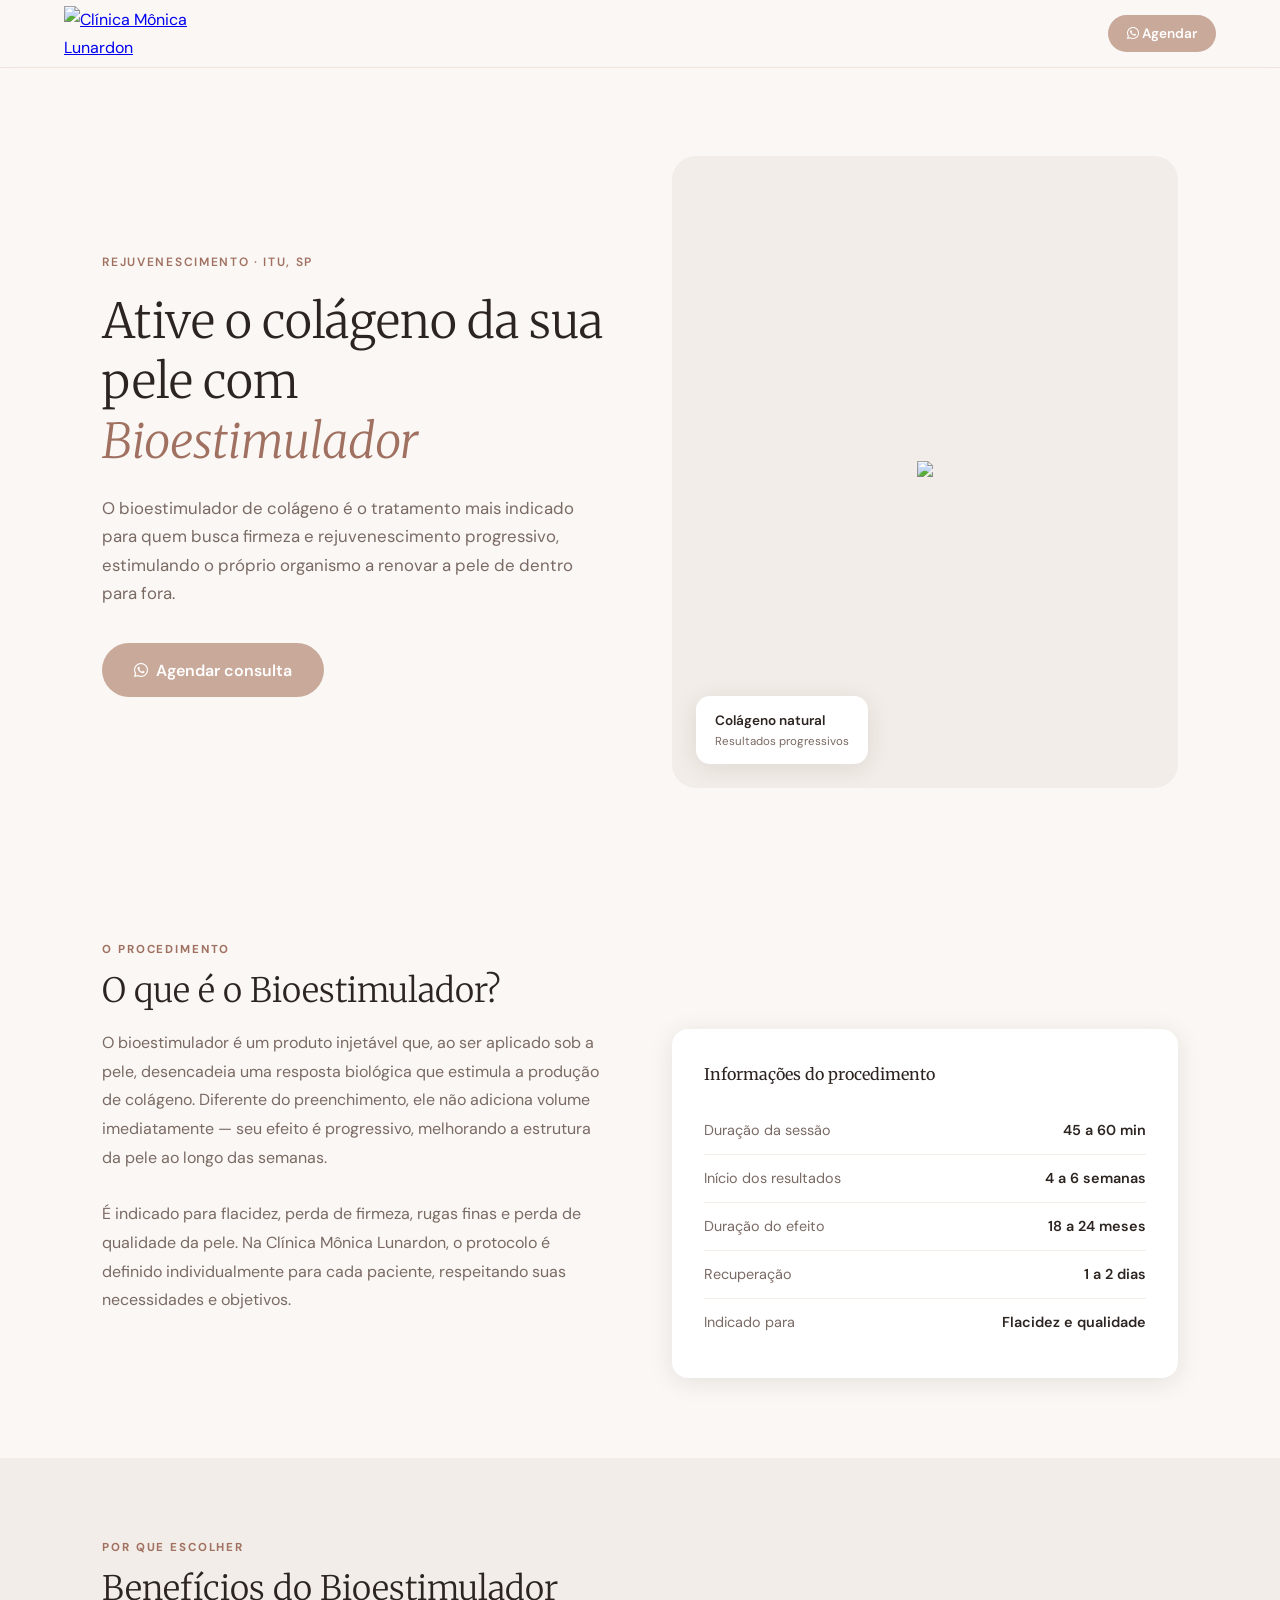
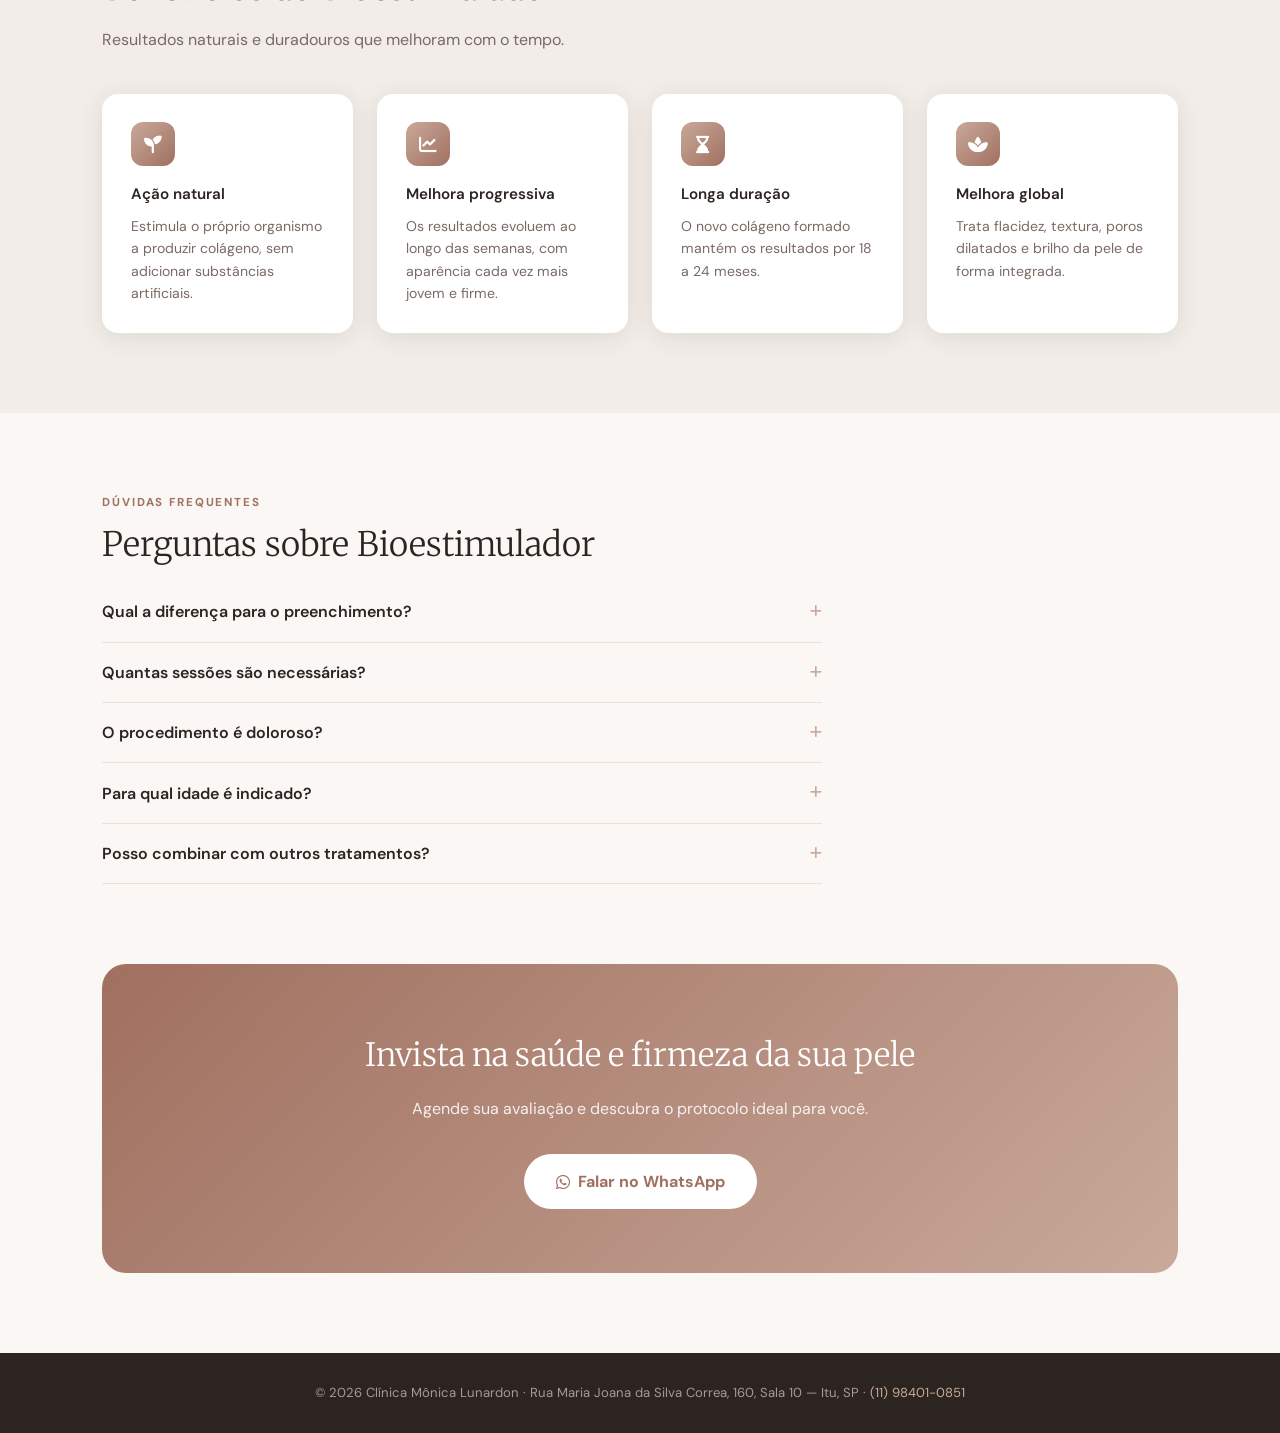
==== bioestimulador.html @ 754e0ce3 "Add files via upload" ====
<!DOCTYPE html>
<html lang="pt-BR">
<head>
  <meta charset="UTF-8">
  <meta name="viewport" content="width=device-width, initial-scale=1.0">
  <meta name="description" content="Bioestimulador de colágeno em Itu - SP. Firmeza e rejuvenescimento progressivo com estimulação natural. Clínica Mônica Lunardon.">
  <title>Bioestimulador em Itu | Clínica Mônica Lunardon</title>
  <link rel="preconnect" href="https://fonts.googleapis.com">
  <link rel="preconnect" href="https://fonts.gstatic.com" crossorigin>
  <link href="https://fonts.googleapis.com/css2?family=DM+Sans:ital,opsz,wght@0,9..40,100..1000;1,9..40,100..1000&family=Merriweather:ital,opsz,wght@0,18..144,300..900;1,18..144,300..900&display=swap" rel="stylesheet">
  <link rel="stylesheet" href="https://cdnjs.cloudflare.com/ajax/libs/font-awesome/6.5.1/css/all.min.css">
  <style>
    *, *::before, *::after { box-sizing: border-box; margin: 0; padding: 0; }
    :root {
      --cream: #FAF7F4; --warm: #F2EDE8; --rose: #C9A99A; --rose-dk: #A07060;
      --text: #2C2420; --muted: #7A6A64; --white: #FFFFFF;
      --shadow: 0 4px 24px rgba(44,36,32,0.10);
    }
    html { scroll-behavior: smooth; }
    body { font-family: 'DM Sans', sans-serif; background: var(--cream); color: var(--text); line-height: 1.7; }
    nav { position: sticky; top: 0; z-index: 100; background: rgba(250,247,244,0.92); backdrop-filter: blur(8px); padding: 0 5vw; display: flex; align-items: center; justify-content: space-between; height: 68px; border-bottom: 1px solid rgba(201,169,154,0.25); }
    nav .brand { font-family: 'Merriweather', serif; font-size: 1rem; font-weight: 300; letter-spacing: 0.04em; color: var(--text); text-decoration: none; }
    nav .cta-nav { background: var(--rose); color: var(--white); padding: 0.45rem 1.2rem; border-radius: 50px; font-size: 0.85rem; font-weight: 600; text-decoration: none; transition: background 0.2s; }
    nav .cta-nav:hover { background: var(--rose-dk); }
    .hero { min-height: 88vh; display: grid; grid-template-columns: 1fr 1fr; align-items: center; gap: 4rem; padding: 6rem 8vw 4rem; }
    .hero-eyebrow { display: inline-block; font-size: 0.75rem; font-weight: 600; letter-spacing: 0.14em; text-transform: uppercase; color: var(--rose-dk); margin-bottom: 1.2rem; }
    .hero h1 { font-family: 'Merriweather', serif; font-size: clamp(2rem, 4vw, 3rem); font-weight: 300; line-height: 1.25; margin-bottom: 1.4rem; }
    .hero h1 em { font-style: italic; color: var(--rose-dk); }
    .hero p { font-size: 1.05rem; color: var(--muted); max-width: 42ch; margin-bottom: 2.2rem; }
    .btn-primary { display: inline-flex; align-items: center; gap: 0.5rem; background: var(--rose); color: var(--white); padding: 0.85rem 2rem; border-radius: 50px; font-size: 1rem; font-weight: 600; text-decoration: none; transition: background 0.2s, transform 0.15s; }
    .btn-primary:hover { background: var(--rose-dk); transform: translateY(-1px); }
    .hero-visual { background: var(--warm); border-radius: 24px; aspect-ratio: 4/5; display: flex; align-items: center; justify-content: center; overflow: hidden; position: relative; }
    .hero-badge { position: absolute; bottom: 1.5rem; left: 1.5rem; background: var(--white); border-radius: 14px; padding: 0.8rem 1.2rem; box-shadow: var(--shadow); font-size: 0.85rem; font-weight: 600; color: var(--text); }
    .hero-badge span { display: block; font-size: 0.72rem; font-weight: 400; color: var(--muted); }
    section { padding: 5rem 8vw; }
    section:nth-child(even) { background: var(--warm); }
    .section-label { font-size: 0.72rem; font-weight: 700; letter-spacing: 0.16em; text-transform: uppercase; color: var(--rose-dk); margin-bottom: 0.6rem; }
    .section-title { font-family: 'Merriweather', serif; font-size: clamp(1.5rem, 3vw, 2.1rem); font-weight: 300; line-height: 1.3; margin-bottom: 1rem; }
    .section-sub { color: var(--muted); max-width: 56ch; margin-bottom: 2.5rem; font-size: 1rem; }
    .desc-grid { display: grid; grid-template-columns: 1fr 1fr; gap: 4rem; align-items: start; }
    .desc-grid p { color: var(--muted); font-size: 1rem; line-height: 1.8; }
    .desc-detail { background: var(--white); border-radius: 16px; padding: 2rem; box-shadow: var(--shadow); }
    .desc-detail h3 { font-family: 'Merriweather', serif; font-size: 1rem; font-weight: 400; margin-bottom: 1.2rem; color: var(--text); }
    .detail-row { display: flex; justify-content: space-between; padding: 0.7rem 0; border-bottom: 1px solid var(--warm); font-size: 0.9rem; }
    .detail-row:last-child { border-bottom: none; }
    .detail-row .label { color: var(--muted); }
    .detail-row .value { font-weight: 600; color: var(--text); }
    .benefits-grid { display: grid; grid-template-columns: repeat(auto-fit, minmax(220px, 1fr)); gap: 1.5rem; }
    .benefit-card { background: var(--white); border-radius: 16px; padding: 1.8rem; box-shadow: var(--shadow); transition: transform 0.2s; }
    .benefit-card:hover { transform: translateY(-3px); }
    .benefit-icon { width: 44px; height: 44px; border-radius: 12px; background: linear-gradient(135deg, var(--rose), var(--rose-dk)); display: flex; align-items: center; justify-content: center; margin-bottom: 1rem; font-size: 1.1rem; color: var(--white); }
    .benefit-card h4 { font-size: 0.95rem; font-weight: 600; margin-bottom: 0.4rem; }
    .benefit-card p { font-size: 0.88rem; color: var(--muted); line-height: 1.6; }
    .faq-list { max-width: 720px; }
    .faq-item { border-bottom: 1px solid rgba(201,169,154,0.3); padding: 1.2rem 0; }
    .faq-question { width: 100%; background: none; border: none; cursor: pointer; display: flex; justify-content: space-between; align-items: center; font-family: 'DM Sans', sans-serif; font-size: 1rem; font-weight: 600; color: var(--text); text-align: left; padding: 0; }
    .faq-question i { color: var(--rose); font-size: 0.85rem; transition: transform 0.2s; }
    .faq-question.open i { transform: rotate(45deg); }
    .faq-answer { max-height: 0; overflow: hidden; transition: max-height 0.3s ease; font-size: 0.95rem; color: var(--muted); line-height: 1.7; }
    .faq-answer.open { max-height: 300px; padding-top: 0.8rem; }
    .cta-section { background: linear-gradient(135deg, var(--rose-dk), var(--rose)); color: var(--white); text-align: center; border-radius: 24px; padding: 4rem 2rem; margin: 0 8vw 5rem; }
    .cta-section h2 { font-family: 'Merriweather', serif; font-size: clamp(1.5rem, 3vw, 2rem); font-weight: 300; margin-bottom: 0.8rem; }
    .cta-section p { opacity: 0.88; margin-bottom: 2rem; font-size: 1rem; }
    .btn-white { display: inline-flex; align-items: center; gap: 0.5rem; background: var(--white); color: var(--rose-dk); padding: 0.85rem 2rem; border-radius: 50px; font-size: 1rem; font-weight: 700; text-decoration: none; transition: transform 0.15s; }
    .btn-white:hover { transform: translateY(-2px); }
    footer { background: var(--text); color: rgba(255,255,255,0.55); text-align: center; padding: 1.8rem; font-size: 0.82rem; }
    footer a { color: var(--rose); text-decoration: none; }
    nav a:first-child img { width: 180px; display: block; }
    @media (max-width: 768px) {
      .hero { grid-template-columns: 1fr; padding: 4rem 5vw 3rem; gap: 2.5rem; min-height: auto; }
      .hero-visual { aspect-ratio: 16/9; }
      .desc-grid { grid-template-columns: 1fr; gap: 2rem; }
      section { padding: 3.5rem 5vw; }
      .cta-section { margin: 0 5vw 3.5rem; }
    }
  </style>
</head>
<body>
<nav>
  <a href="index.html"><img src="assets/logo/logo.png" alt="Clínica Mônica Lunardon"></a>
  <a href="https://api.whatsapp.com/send?phone=5511984010851" class="cta-nav" target="_blank"><i class="fa-brands fa-whatsapp"></i> Agendar</a>
</nav>

<section class="hero" style="background: var(--cream); padding-top: 5rem;">
  <div>
    <span class="hero-eyebrow">Rejuvenescimento · Itu, SP</span>
    <h1>Ative o colágeno da sua pele com <em>Bioestimulador</em></h1>
    <p>O bioestimulador de colágeno é o tratamento mais indicado para quem busca firmeza e rejuvenescimento progressivo, estimulando o próprio organismo a renovar a pele de dentro para fora.</p>
    <a href="https://api.whatsapp.com/send?phone=5511984010851&text=Olá! Gostaria de agendar uma consulta para Bioestimulador." class="btn-primary" target="_blank"><i class="fa-brands fa-whatsapp"></i> Agendar consulta</a>
  </div>
  <div class="hero-visual">
    <div style="text-align:center; color: var(--muted); font-size: 0.9rem; padding: 2rem;"><img src="assets/img/bio.jpeg"></div>
    <div class="hero-badge">Colágeno natural<span>Resultados progressivos</span></div>
  </div>
</section>

<section>
  <div class="section-label">O procedimento</div>
  <h2 class="section-title">O que é o Bioestimulador?</h2>
  <div class="desc-grid">
    <div>
      <p>O bioestimulador é um produto injetável que, ao ser aplicado sob a pele, desencadeia uma resposta biológica que estimula a produção de colágeno. Diferente do preenchimento, ele não adiciona volume imediatamente — seu efeito é progressivo, melhorando a estrutura da pele ao longo das semanas.</p>
      <br>
      <p>É indicado para flacidez, perda de firmeza, rugas finas e perda de qualidade da pele. Na Clínica Mônica Lunardon, o protocolo é definido individualmente para cada paciente, respeitando suas necessidades e objetivos.</p>
    </div>
    <div class="desc-detail">
      <h3>Informações do procedimento</h3>
      <div class="detail-row"><span class="label">Duração da sessão</span><span class="value">45 a 60 min</span></div>
      <div class="detail-row"><span class="label">Início dos resultados</span><span class="value">4 a 6 semanas</span></div>
      <div class="detail-row"><span class="label">Duração do efeito</span><span class="value">18 a 24 meses</span></div>
      <div class="detail-row"><span class="label">Recuperação</span><span class="value">1 a 2 dias</span></div>
      <div class="detail-row"><span class="label">Indicado para</span><span class="value">Flacidez e qualidade</span></div>
    </div>
  </div>
</section>

<section>
  <div class="section-label">Por que escolher</div>
  <h2 class="section-title">Benefícios do Bioestimulador</h2>
  <p class="section-sub">Resultados naturais e duradouros que melhoram com o tempo.</p>
  <div class="benefits-grid">
    <div class="benefit-card"><div class="benefit-icon"><i class="fa-solid fa-seedling"></i></div><h4>Ação natural</h4><p>Estimula o próprio organismo a produzir colágeno, sem adicionar substâncias artificiais.</p></div>
    <div class="benefit-card"><div class="benefit-icon"><i class="fa-solid fa-chart-line"></i></div><h4>Melhora progressiva</h4><p>Os resultados evoluem ao longo das semanas, com aparência cada vez mais jovem e firme.</p></div>
    <div class="benefit-card"><div class="benefit-icon"><i class="fa-solid fa-hourglass-end"></i></div><h4>Longa duração</h4><p>O novo colágeno formado mantém os resultados por 18 a 24 meses.</p></div>
    <div class="benefit-card"><div class="benefit-icon"><i class="fa-solid fa-spa"></i></div><h4>Melhora global</h4><p>Trata flacidez, textura, poros dilatados e brilho da pele de forma integrada.</p></div>
  </div>
</section>

<section>
  <div class="section-label">Dúvidas frequentes</div>
  <h2 class="section-title">Perguntas sobre Bioestimulador</h2>
  <div class="faq-list">
    <div class="faq-item"><button class="faq-question" onclick="toggleFaq(this)">Qual a diferença para o preenchimento? <i class="fa-solid fa-plus"></i></button><div class="faq-answer">O preenchimento adiciona volume imediatamente com ácido hialurônico. O bioestimulador age de forma progressiva, estimulando a produção de colágeno. Muitas vezes são usados em conjunto.</div></div>
    <div class="faq-item"><button class="faq-question" onclick="toggleFaq(this)">Quantas sessões são necessárias? <i class="fa-solid fa-plus"></i></button><div class="faq-answer">Em geral, de 1 a 3 sessões, dependendo da área tratada e do grau de flacidez. A Dra. Mônica avalia e define o protocolo ideal em consulta.</div></div>
    <div class="faq-item"><button class="faq-question" onclick="toggleFaq(this)">O procedimento é doloroso? <i class="fa-solid fa-plus"></i></button><div class="faq-answer">O desconforto é tolerável. Pode-se aplicar creme anestésico antes para maior conforto. Após a sessão, é comum pequeno edema que se resolve em 1 a 2 dias.</div></div>
    <div class="faq-item"><button class="faq-question" onclick="toggleFaq(this)">Para qual idade é indicado? <i class="fa-solid fa-plus"></i></button><div class="faq-answer">É indicado principalmente a partir dos 30 anos, quando a produção natural de colágeno começa a diminuir. Também pode ser usado de forma preventiva por pacientes mais jovens.</div></div>
    <div class="faq-item"><button class="faq-question" onclick="toggleFaq(this)">Posso combinar com outros tratamentos? <i class="fa-solid fa-plus"></i></button><div class="faq-answer">Sim. O bioestimulador combina muito bem com toxina botulínica, preenchimento e fios de PDO para um resultado de rejuvenescimento mais completo.</div></div>
  </div>
</section>

<div class="cta-section">
  <h2>Invista na saúde e firmeza da sua pele</h2>
  <p>Agende sua avaliação e descubra o protocolo ideal para você.</p>
  <a href="https://api.whatsapp.com/send?phone=5511984010851&text=Olá! Gostaria de agendar uma consulta para Bioestimulador." class="btn-white" target="_blank"><i class="fa-brands fa-whatsapp"></i> Falar no WhatsApp</a>
</div>

<footer><p>© 2026 Clínica Mônica Lunardon · Rua Maria Joana da Silva Correa, 160, Sala 10 — Itu, SP · <a href="https://api.whatsapp.com/send?phone=5511984010851">(11) 98401-0851</a></p></footer>
<script>function toggleFaq(btn){const answer=btn.nextElementSibling;const isOpen=answer.classList.contains('open');document.querySelectorAll('.faq-answer').forEach(a=>a.classList.remove('open'));document.querySelectorAll('.faq-question').forEach(b=>b.classList.remove('open'));if(!isOpen){answer.classList.add('open');btn.classList.add('open');}}</script>
</body>
</html>
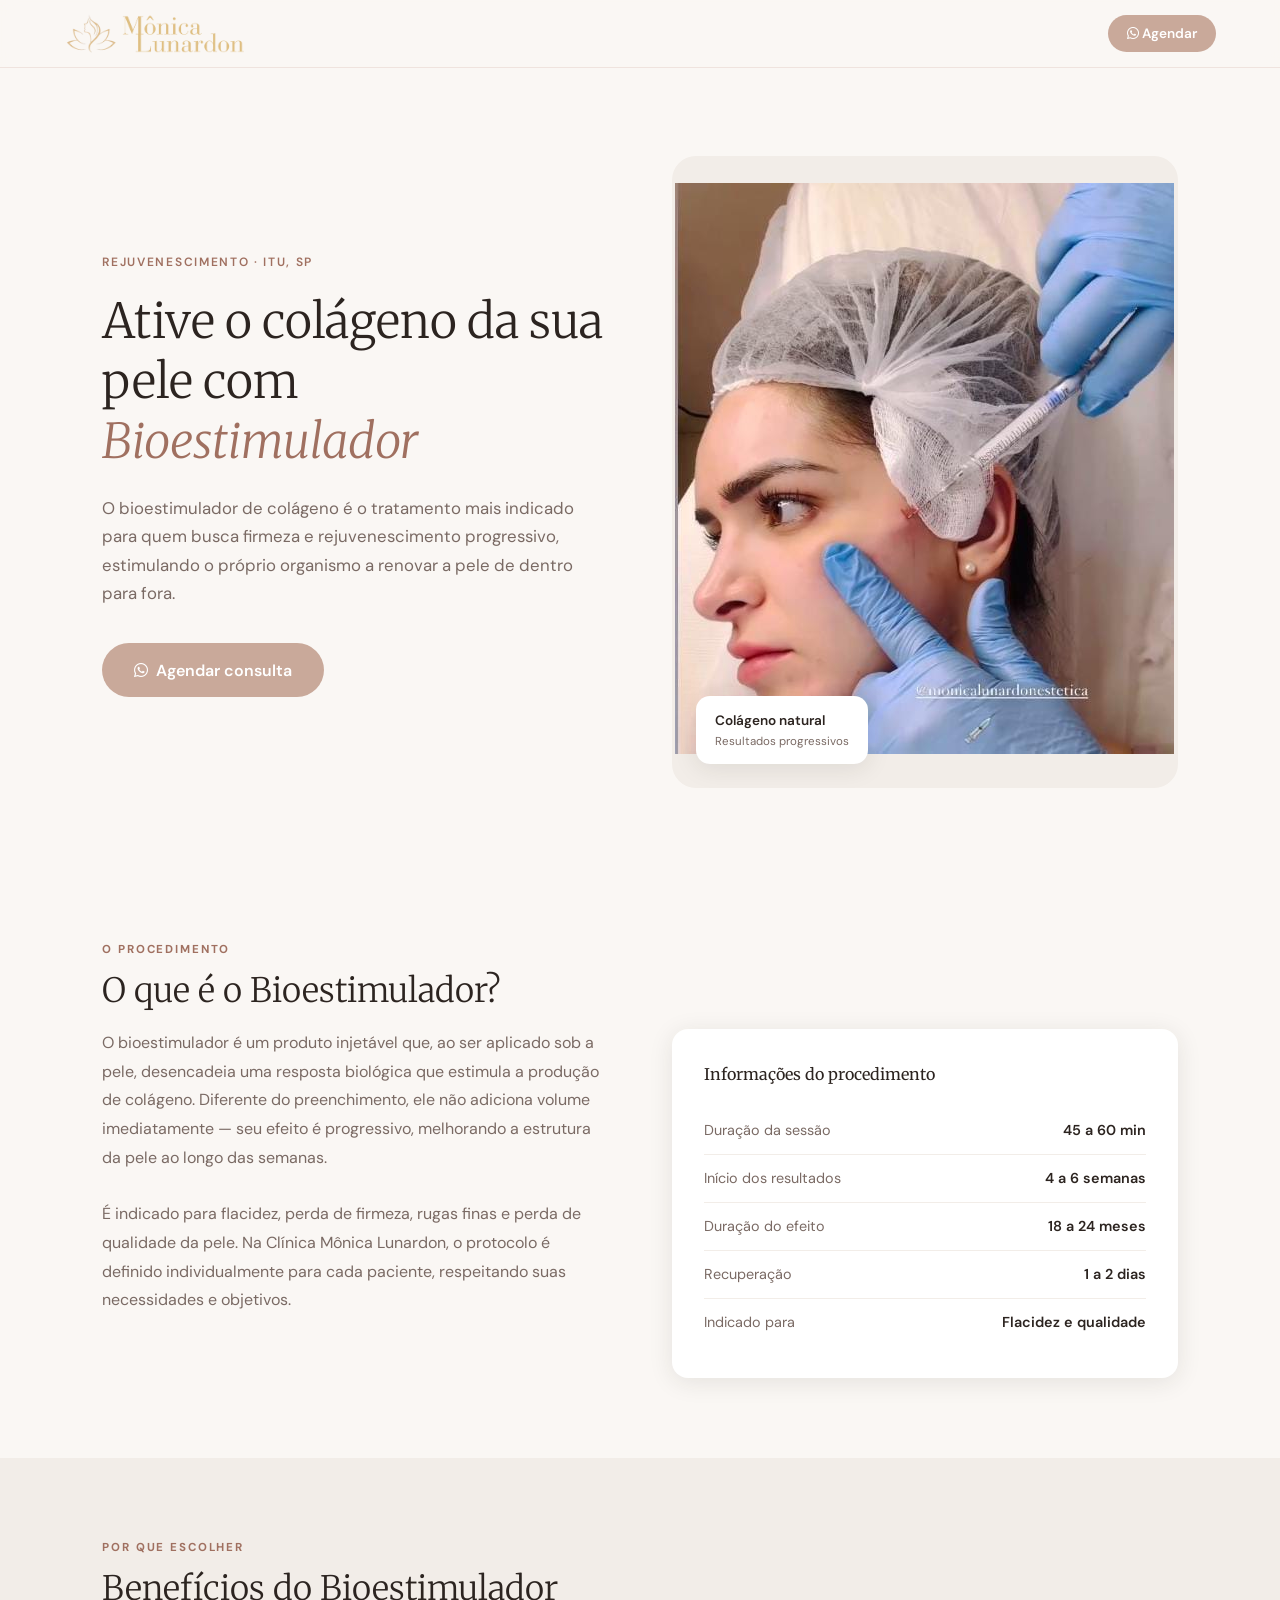
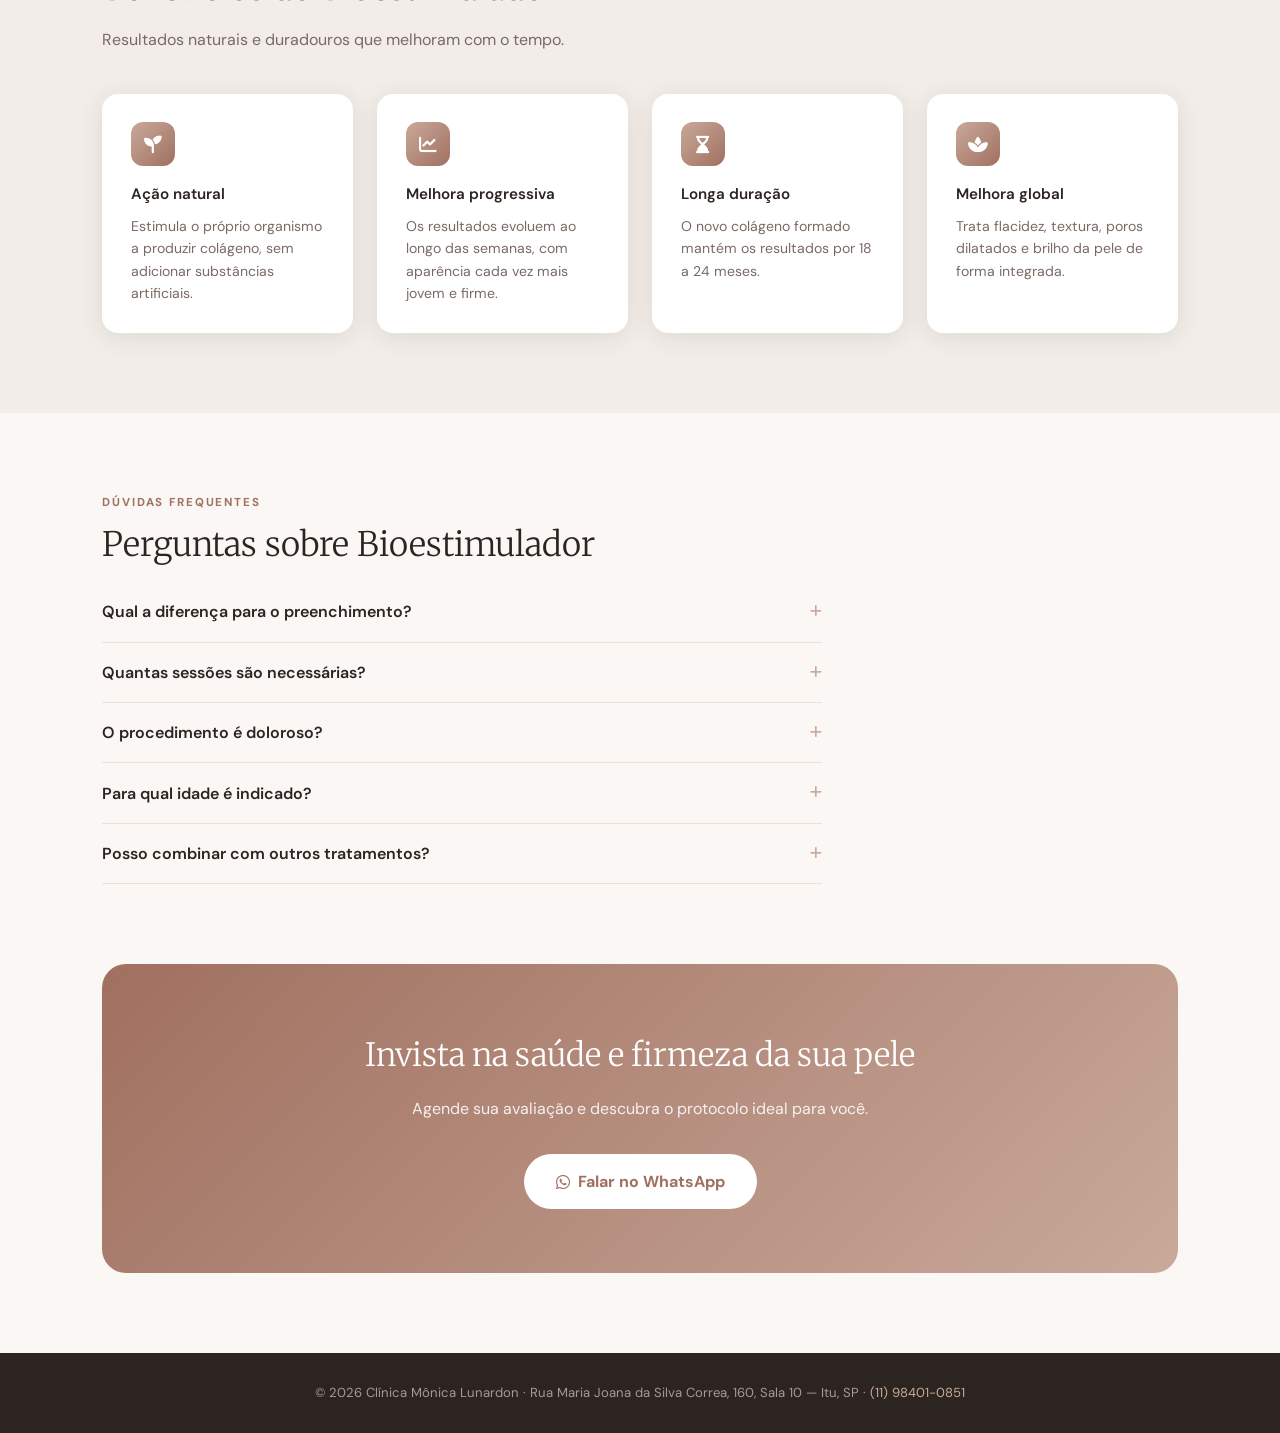
==== commit ed9c847a: "Update bioestimulador.html" ====
--- a/bioestimulador.html
+++ b/bioestimulador.html
@@ -9,6 +9,7 @@
   <link rel="preconnect" href="https://fonts.gstatic.com" crossorigin>
   <link href="https://fonts.googleapis.com/css2?family=DM+Sans:ital,opsz,wght@0,9..40,100..1000;1,9..40,100..1000&family=Merriweather:ital,opsz,wght@0,18..144,300..900;1,18..144,300..900&display=swap" rel="stylesheet">
   <link rel="stylesheet" href="https://cdnjs.cloudflare.com/ajax/libs/font-awesome/6.5.1/css/all.min.css">
+  <link rel="icon" type="image/png" href="assets/logo/icon.png">
   <style>
     *, *::before, *::after { box-sizing: border-box; margin: 0; padding: 0; }
     :root {
